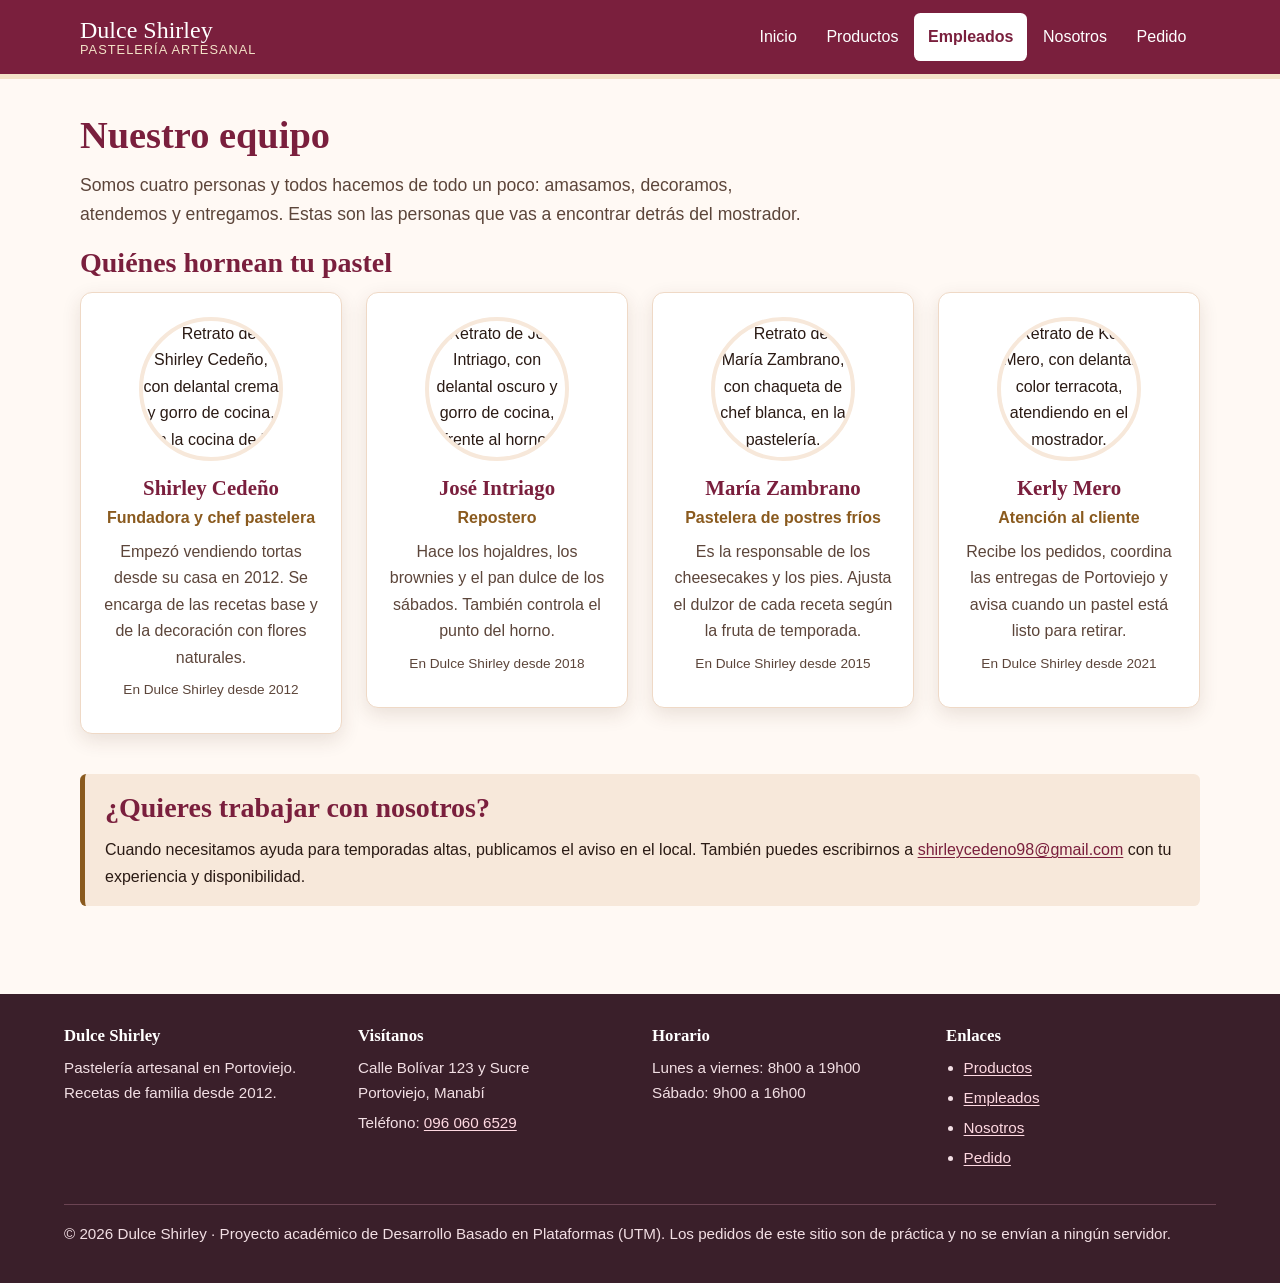
==== empleados.html @ b21990d2 "Crea las cinco páginas HTML con estructura semántica Inicio, Productos, Empleados, Nosotros y Pedido" ====
<!DOCTYPE html>
<html lang="es">

<head>
    <meta charset="utf-8">
    <meta name="viewport" content="width=device-width, initial-scale=1">
    <meta name="description" content="Conoce al equipo de Dulce Shirley: la chef pastelera, la pastelera de postres fríos, el repostero y la persona que atiende los pedidos.">
    <title>Empleados | Dulce Shirley – Pastelería artesanal</title>
    <link rel="icon" href="img/favicon.svg" type="image/svg+xml">
    <link rel="stylesheet" href="css/estilos.css">
    <script src="js/menu.js" defer></script>
</head>

<body>
    <a class="saltar" href="#contenido">Saltar al contenido principal</a>

    <header class="encabezado">
        <div class="encabezado__contenido">
            <p class="marca"><a href="index.html">Dulce Shirley<span>Pastelería artesanal</span></a></p>
            <button type="button" class="menu-boton" aria-expanded="false" aria-controls="menu-principal" hidden>Menú</button>
            <nav aria-label="Menú principal">
                <ul class="menu" id="menu-principal">
                    <li><a href="index.html">Inicio</a></li>
                    <li><a href="productos.html">Productos</a></li>
                    <li><a href="empleados.html" aria-current="page">Empleados</a></li>
                    <li><a href="nosotros.html">Nosotros</a></li>
                    <li><a href="pedido.html">Pedido</a></li>
                </ul>
            </nav>
        </div>
    </header>

    <main id="contenido" tabindex="-1">
        <h1>Nuestro equipo</h1>
        <p class="entrada">
            Somos cuatro personas y todos hacemos de todo un poco: amasamos, decoramos, atendemos
            y entregamos. Estas son las personas que vas a encontrar detrás del mostrador.
        </p>

        <section aria-labelledby="titulo-equipo">
            <h2 id="titulo-equipo">Quiénes hornean tu pastel</h2>

            <ul class="equipo">
                <li>
                    <article class="persona">
                        <img src="img/empleado1.jpg" width="600" height="600"
                             alt="Retrato de Shirley Cedeño, con delantal crema y gorro de cocina, en la cocina de la pastelería.">
                        <h2>Shirley Cedeño</h2>
                        <p class="cargo">Fundadora y chef pastelera</p>
                        <p>Empezó vendiendo tortas desde su casa en 2012. Se encarga de las recetas base y de la decoración con flores naturales.</p>
                        <p class="porcion">En Dulce Shirley desde 2012</p>
                    </article>
                </li>
                <li>
                    <article class="persona">
                        <img src="img/empleado2.jpg" width="600" height="600"
                             alt="Retrato de José Intriago, con delantal oscuro y gorro de cocina, frente al horno.">
                        <h2>José Intriago</h2>
                        <p class="cargo">Repostero</p>
                        <p>Hace los hojaldres, los brownies y el pan dulce de los sábados. También controla el punto del horno.</p>
                        <p class="porcion">En Dulce Shirley desde 2018</p>
                    </article>
                </li>
                <li>
                    <article class="persona">
                        <img src="img/empleado3.jpg" width="600" height="600"
                             alt="Retrato de María Zambrano, con chaqueta de chef blanca, en la pastelería.">
                        <h2>María Zambrano</h2>
                        <p class="cargo">Pastelera de postres fríos</p>
                        <p>Es la responsable de los cheesecakes y los pies. Ajusta el dulzor de cada receta según la fruta de temporada.</p>
                        <p class="porcion">En Dulce Shirley desde 2015</p>
                    </article>
                </li>
                <li>
                    <article class="persona">
                        <img src="img/empleado4.jpg" width="600" height="600"
                             alt="Retrato de Kerly Mero, con delantal color terracota, atendiendo en el mostrador.">
                        <h2>Kerly Mero</h2>
                        <p class="cargo">Atención al cliente</p>
                        <p>Recibe los pedidos, coordina las entregas de Portoviejo y avisa cuando un pastel está listo para retirar.</p>
                        <p class="porcion">En Dulce Shirley desde 2021</p>
                    </article>
                </li>
            </ul>
        </section>

        <section aria-labelledby="titulo-trabajo">
            <div class="resumen-pedido">
                <h2 id="titulo-trabajo">¿Quieres trabajar con nosotros?</h2>
                <p>
                    Cuando necesitamos ayuda para temporadas altas, publicamos el aviso en el local.
                    También puedes escribirnos a <a href="mailto:shirleycedeno98@gmail.com">shirleycedeno98@gmail.com</a>
                    con tu experiencia y disponibilidad.
                </p>
            </div>
        </section>
    </main>

    <footer class="pie">
        <div class="pie__contenido">
            <section aria-labelledby="pie-marca">
                <h2 id="pie-marca">Dulce Shirley</h2>
                <p>Pastelería artesanal en Portoviejo. Recetas de familia desde 2012.</p>
            </section>
            <section aria-labelledby="pie-visita">
                <h2 id="pie-visita">Visítanos</h2>
                <p>Calle Bolívar 123 y Sucre<br>Portoviejo, Manabí</p>
                <p>Teléfono: <a href="tel:+593960606529">096 060 6529</a></p>
            </section>
            <section aria-labelledby="pie-horario">
                <h2 id="pie-horario">Horario</h2>
                <p>Lunes a viernes: 8h00 a 19h00<br>Sábado: 9h00 a 16h00</p>
            </section>
            <nav aria-labelledby="pie-enlaces">
                <h2 id="pie-enlaces">Enlaces</h2>
                <ul>
                    <li><a href="productos.html">Productos</a></li>
                    <li><a href="empleados.html">Empleados</a></li>
                    <li><a href="nosotros.html">Nosotros</a></li>
                    <li><a href="pedido.html">Pedido</a></li>
                </ul>
            </nav>
        </div>
        <p class="pie__legal">
            © 2026 Dulce Shirley · Proyecto académico de Desarrollo Basado en Plataformas (UTM).
            Los pedidos de este sitio son de práctica y no se envían a ningún servidor.
        </p>
    </footer>
</body>

</html>
---- css/estilos.css ----
/* =========================================================
   Dulce Shirley – Hoja de estilos única
   - Unidades relativas (rem, em, %) y diseño adaptable.
   - Colores con contraste verificado (WCAG 2.2, nivel AA).
   - Foco visible en todos los elementos interactivos.
   - Objetivos táctiles de 44 px como mínimo.
   - Sin frameworks ni librerías externas.
   ========================================================= */

:root {
    --tinta: #2a1a14;            /* texto principal sobre crema: 16,0:1 */
    --tinta-suave: #5c453a;      /* texto secundario: 8,5:1 */
    --crema: #fff9f4;            /* fondo general */
    --crema-2: #f7e8da;          /* fondo de tarjetas y secciones */
    --crema-3: #efd9c6;
    --frambuesa: #7a1f3d;        /* color principal: 10,0:1 sobre blanco */
    --frambuesa-osc: #5c142c;
    --frambuesa-claro: #f6dfe7;
    --dorado: #8a5a1e;           /* texto de apoyo: 5,7:1 sobre crema */
    --dorado-claro: #f3e2c7;
    --error: #a4161a;            /* 7,8:1 sobre blanco */
    --exito: #1b5e20;            /* 7,9:1 sobre blanco */
    --foco: #0b4f8a;             /* anillo de foco: 8,0:1 sobre crema */
    --borde: #7a5c4b;            /* bordes de campos: 5,8:1 sobre crema */
    --blanco: #ffffff;
    --sombra: 0 0.4rem 1.2rem rgba(74, 44, 26, 0.12);
    --radio: 0.75rem;
}

*,
*::before,
*::after {
    box-sizing: border-box;
}

[hidden] {
    display: none !important;
}

html {
    font-size: 100%;
}

body {
    margin: 0;
    font-family: "Segoe UI", Roboto, Arial, Helvetica, sans-serif;
    font-size: 1rem;
    line-height: 1.65;
    color: var(--tinta);
    background-color: var(--crema);
}

h1,
h2,
h3,
h4 {
    font-family: Georgia, "Times New Roman", serif;
    line-height: 1.25;
    color: var(--frambuesa);
    margin-top: 0;
}

h1 {
    font-size: 2.4rem;
    margin-bottom: 0.75rem;
}

h2 {
    font-size: 1.75rem;
    margin-bottom: 0.75rem;
}

h3 {
    font-size: 1.25rem;
    margin-bottom: 0.4rem;
}

p {
    margin-top: 0;
    margin-bottom: 1rem;
}

img {
    display: block;
    max-width: 100%;
    height: auto;
}

a {
    color: var(--frambuesa);
    text-decoration-thickness: 0.08em;
    text-underline-offset: 0.15em;
}

a:hover {
    color: var(--frambuesa-osc);
    text-decoration-thickness: 0.16em;
}

ul,
ol {
    padding-left: 1.25rem;
}

/* ---------- Enlace para saltar al contenido ---------- */
.saltar {
    position: absolute;
    left: 0.5rem;
    top: -4rem;
    z-index: 20;
    padding: 0.75rem 1.25rem;
    color: var(--blanco);
    background-color: var(--frambuesa-osc);
    border-radius: 0 0 var(--radio) var(--radio);
    font-weight: bold;
}

.saltar:focus {
    top: 0;
}

/* ---------- Encabezado y menú ---------- */
.encabezado {
    background-color: var(--frambuesa);
    color: var(--blanco);
    border-bottom: 0.35rem solid var(--dorado-claro);
}

.encabezado__contenido {
    max-width: 72rem;
    margin: 0 auto;
    padding: 0.6rem 1rem;
    display: flex;
    flex-wrap: wrap;
    align-items: center;
    justify-content: space-between;
    gap: 0.5rem;
}

.marca {
    margin: 0;
    font-family: Georgia, "Times New Roman", serif;
    font-size: 1.5rem;
    line-height: 1.1;
}

.marca a {
    display: inline-block;
    min-height: 2.75rem;
    padding: 0.45rem 0;
    color: var(--blanco);
    text-decoration: none;
}

.marca span {
    display: block;
    font-family: "Segoe UI", Roboto, Arial, sans-serif;
    font-size: 0.8rem;
    font-weight: normal;
    letter-spacing: 0.08em;
    text-transform: uppercase;
    color: var(--dorado-claro);
}

.menu-boton {
    display: none;
    min-width: 2.75rem;
    min-height: 2.75rem;
    padding: 0.5rem 0.9rem;
    font: inherit;
    font-weight: bold;
    color: var(--frambuesa);
    background-color: var(--blanco);
    border: 2px solid var(--blanco);
    border-radius: 0.4rem;
    cursor: pointer;
}

.menu {
    margin: 0;
    padding: 0;
    list-style: none;
    display: flex;
    flex-wrap: wrap;
    gap: 0.15rem;
}

.menu a {
    display: inline-block;
    min-height: 2.75rem;
    padding: 0.65rem 0.85rem;
    color: var(--blanco);
    text-decoration: none;
    border-radius: 0.4rem;
}

.menu a:hover {
    background-color: rgba(255, 255, 255, 0.16);
    color: var(--blanco);
    text-decoration: underline;
}

.menu a[aria-current="page"] {
    color: var(--frambuesa);
    background-color: var(--blanco);
    font-weight: bold;
}

/* ---------- Contenido principal ---------- */
main {
    display: block;
    max-width: 72rem;
    margin: 0 auto;
    padding: 2rem 1rem 3rem;
}

section {
    margin-bottom: 2.5rem;
}

.entrada {
    max-width: 46rem;
    font-size: 1.1rem;
    color: var(--tinta-suave);
}

/* ---------- Portada ---------- */
.heroe {
    display: grid;
    grid-template-columns: 1fr 1fr;
    gap: 2rem;
    align-items: center;
    margin-bottom: 3rem;
}

.heroe__texto h1 {
    margin-bottom: 0.5rem;
}

.heroe__texto p {
    font-size: 1.1rem;
    color: var(--tinta-suave);
}

.heroe__figura {
    margin: 0;
}

.heroe__figura img {
    width: 100%;
    border-radius: var(--radio);
    box-shadow: var(--sombra);
}

.heroe__figura figcaption {
    margin-top: 0.5rem;
    font-size: 0.9rem;
    color: var(--tinta-suave);
}

.etiqueta {
    display: inline-block;
    margin-bottom: 0.75rem;
    padding: 0.2rem 0.7rem;
    font-size: 0.85rem;
    font-weight: bold;
    letter-spacing: 0.06em;
    text-transform: uppercase;
    color: var(--frambuesa-osc);
    background-color: var(--frambuesa-claro);
    border-radius: 2rem;
}

/* ---------- Botones ---------- */
.boton {
    display: inline-block;
    min-height: 2.75rem;
    padding: 0.65rem 1.4rem;
    font: inherit;
    font-weight: bold;
    text-align: center;
    text-decoration: none;
    color: var(--blanco);
    background-color: var(--frambuesa);
    border: 2px solid var(--frambuesa);
    border-radius: 0.5rem;
    cursor: pointer;
}

.boton:hover {
    color: var(--blanco);
    background-color: var(--frambuesa-osc);
    border-color: #4a0f23;
}

.boton--claro {
    color: var(--frambuesa);
    background-color: var(--blanco);
}

.boton--claro:hover {
    color: var(--frambuesa-osc);
    background-color: var(--crema-2);
}

.boton--secundario {
    color: var(--frambuesa);
    background-color: transparent;
    border-color: var(--frambuesa);
}

.boton--secundario:hover {
    color: var(--blanco);
    background-color: var(--frambuesa);
}

/* ---------- Rejilla de productos ---------- */
.rejilla {
    display: grid;
    grid-template-columns: repeat(auto-fit, minmax(15rem, 1fr));
    gap: 1.5rem;
    padding: 0;
    margin: 0;
    list-style: none;
}

.tarjeta {
    display: flex;
    flex-direction: column;
    height: 100%;
    overflow: hidden;
    background-color: var(--blanco);
    border: 1px solid var(--crema-3);
    border-radius: var(--radio);
    box-shadow: var(--sombra);
}

.tarjeta img {
    width: 100%;
    border-bottom: 1px solid var(--crema-3);
}

.tarjeta__cuerpo {
    display: flex;
    flex-direction: column;
    flex-grow: 1;
    padding: 1.1rem 1.2rem 1.3rem;
}

.tarjeta__cuerpo h3 {
    margin-bottom: 0.35rem;
}

.tarjeta__cuerpo p {
    margin-bottom: 0.75rem;
    color: var(--tinta-suave);
}

.tarjeta__pie {
    margin-top: auto;
    display: flex;
    flex-wrap: wrap;
    align-items: center;
    justify-content: space-between;
    gap: 0.5rem;
}

.precio {
    font-size: 1.3rem;
    font-weight: bold;
    color: var(--frambuesa);
}

.porcion {
    display: block;
    font-size: 0.85rem;
    color: var(--tinta-suave);
}

/* ---------- Filtros del catálogo ---------- */
.filtros {
    display: flex;
    flex-wrap: wrap;
    align-items: end;
    gap: 0.75rem;
    padding: 1rem;
    margin-bottom: 1rem;
    background-color: var(--crema-2);
    border-radius: var(--radio);
}

.filtros__campo {
    flex-grow: 1;
    min-width: 12rem;
}

.filtros label {
    display: block;
    font-weight: bold;
    margin-bottom: 0.25rem;
}

.filtros input {
    width: 100%;
    min-height: 2.75rem;
    padding: 0.5rem 0.75rem;
    font: inherit;
    color: var(--tinta);
    background-color: var(--blanco);
    border: 2px solid var(--borde);
    border-radius: 0.4rem;
}

.grupo-botones {
    display: flex;
    flex-wrap: wrap;
    gap: 0.4rem;
}

.filtro {
    min-height: 2.75rem;
    padding: 0.45rem 1rem;
    font: inherit;
    color: var(--frambuesa);
    background-color: var(--blanco);
    border: 2px solid var(--frambuesa);
    border-radius: 2rem;
    cursor: pointer;
}

.filtro:hover {
    background-color: var(--frambuesa-claro);
}

.filtro[aria-pressed="true"] {
    color: var(--blanco);
    background-color: var(--frambuesa);
    font-weight: bold;
}

.contador {
    margin: 0 0 1.5rem;
    font-weight: bold;
    color: var(--tinta-suave);
}

.aviso-vacio {
    padding: 1rem 1.25rem;
    background-color: var(--crema-2);
    border-left: 0.3rem solid var(--dorado);
    border-radius: 0.4rem;
}

/* ---------- Equipo ---------- */
.equipo {
    display: grid;
    grid-template-columns: repeat(auto-fit, minmax(14rem, 1fr));
    gap: 1.5rem;
    padding: 0;
    margin: 0;
    list-style: none;
}

.persona {
    padding: 1.5rem 1.25rem;
    text-align: center;
    background-color: var(--blanco);
    border: 1px solid var(--crema-3);
    border-radius: var(--radio);
    box-shadow: var(--sombra);
}

.persona img {
    width: 9rem;
    height: 9rem;
    margin: 0 auto 0.9rem;
    border: 0.3rem solid var(--crema-2);
    border-radius: 50%;
}

.persona h2 {
    font-size: 1.3rem;
    margin-bottom: 0.2rem;
}

.persona .cargo {
    margin-bottom: 0.5rem;
    font-weight: bold;
    color: var(--dorado);
}

.persona p {
    margin-bottom: 0.5rem;
    color: var(--tinta-suave);
}

/* ---------- Nosotros ---------- */
.bloque-doble {
    display: grid;
    grid-template-columns: 1.2fr 1fr;
    gap: 2rem;
    align-items: start;
}

.cita {
    padding: 1.25rem 1.5rem;
    margin: 0;
    font-family: Georgia, "Times New Roman", serif;
    font-size: 1.15rem;
    font-style: italic;
    color: var(--frambuesa-osc);
    background-color: var(--frambuesa-claro);
    border-left: 0.4rem solid var(--frambuesa);
    border-radius: 0.4rem;
}

.valores {
    display: grid;
    grid-template-columns: repeat(auto-fit, minmax(13rem, 1fr));
    gap: 1.25rem;
    padding: 0;
    margin: 0;
    list-style: none;
}

.valores li {
    padding: 1.1rem 1.2rem;
    background-color: var(--crema-2);
    border-radius: var(--radio);
}

.valores strong {
    display: block;
    margin-bottom: 0.25rem;
    font-family: Georgia, "Times New Roman", serif;
    font-size: 1.1rem;
    color: var(--frambuesa);
}

.tabla-contenedor {
    overflow-x: auto;
}

table {
    width: 100%;
    min-width: 26rem;
    border-collapse: collapse;
    background-color: var(--blanco);
}

caption {
    margin-bottom: 0.5rem;
    font-weight: bold;
    text-align: left;
    color: var(--tinta);
}

th,
td {
    padding: 0.6rem 0.75rem;
    border: 1px solid var(--borde);
    text-align: left;
}

thead th {
    color: var(--blanco);
    background-color: var(--frambuesa);
}

tbody th {
    background-color: var(--crema-2);
}

/* ---------- Formulario ---------- */
.formulario {
    max-width: 44rem;
}

.pedido-diseno {
    display: grid;
    grid-template-columns: 44rem 1fr;
    gap: 2.5rem;
    align-items: start;
}

.ayuda-pedido {
    padding: 1.25rem 1.4rem;
    background-color: var(--crema-2);
    border-radius: var(--radio);
}

.ayuda-pedido h2 {
    font-size: 1.2rem;
}

.ayuda-pedido ol {
    margin-bottom: 1.25rem;
}

.ayuda-pedido li {
    margin-bottom: 0.5rem;
}

.campo {
    margin-bottom: 1.1rem;
}

.campo label,
legend {
    display: block;
    margin-bottom: 0.3rem;
    font-weight: bold;
}

.campo input,
.campo select,
.campo textarea {
    width: 100%;
    min-height: 2.75rem;
    padding: 0.55rem 0.7rem;
    font: inherit;
    color: var(--tinta);
    background-color: var(--blanco);
    border: 2px solid var(--borde);
    border-radius: 0.4rem;
}

.campo textarea {
    min-height: 6rem;
    resize: vertical;
}

fieldset {
    margin: 0 0 1.1rem;
    padding: 0.9rem 1rem;
    border: 2px solid var(--borde);
    border-radius: 0.4rem;
}

.opcion {
    display: flex;
    align-items: center;
    gap: 0.5rem;
    min-height: 2.5rem;
}

.opcion input {
    width: 1.4rem;
    height: 1.4rem;
    margin: 0;
}

.ayuda {
    margin: 0.3rem 0 0;
    font-size: 0.9rem;
    color: var(--tinta-suave);
}

.error {
    margin: 0.3rem 0 0;
    font-weight: bold;
    color: var(--error);
}

.error:empty {
    display: none;
}

.campo input[aria-invalid="true"],
.campo select[aria-invalid="true"],
.campo textarea[aria-invalid="true"] {
    border-color: var(--error);
    border-width: 3px;
}

.resumen-errores {
    padding: 0.9rem 1.1rem;
    margin-bottom: 1.25rem;
    background-color: #fdecec;
    border: 3px solid var(--error);
    border-radius: 0.4rem;
}

.resumen-errores h2 {
    margin-bottom: 0.4rem;
    font-size: 1.2rem;
    color: var(--error);
}

.resumen-errores:empty {
    display: none;
}

.acciones {
    display: flex;
    flex-wrap: wrap;
    gap: 0.75rem;
    margin-top: 1.25rem;
}

.confirmacion {
    padding: 1.25rem 1.5rem;
    margin-bottom: 1.5rem;
    background-color: var(--blanco);
    border: 3px solid var(--exito);
    border-radius: var(--radio);
}

.confirmacion h2 {
    margin-bottom: 0.5rem;
    color: var(--exito);
}

.confirmacion dl {
    display: grid;
    grid-template-columns: max-content 1fr;
    gap: 0.25rem 1rem;
    margin: 0.75rem 0 0;
}

.confirmacion dt {
    font-weight: bold;
}

.confirmacion dd {
    margin: 0;
}

.confirmacion:empty {
    display: none;
}

.resumen-pedido {
    padding: 1rem 1.25rem;
    margin-top: 1.5rem;
    background-color: var(--crema-2);
    border-left: 0.35rem solid var(--dorado);
    border-radius: 0.4rem;
}

.resumen-pedido p {
    margin: 0;
}

.total {
    font-size: 1.25rem;
    font-weight: bold;
    color: var(--frambuesa);
}

/* ---------- Carrusel de la portada ---------- */
.carrusel {
    max-width: 46rem;
    margin: 1.5rem auto 0;
    padding: 1rem;
    background-color: var(--blanco);
    border: 1px solid var(--crema-3);
    border-radius: var(--radio);
    box-shadow: var(--sombra);
}

.carrusel__ventana {
    overflow: hidden;
    border-radius: 0.5rem;
}

.carrusel__pista {
    display: flex;
    margin: 0;
    padding: 0;
    transition: transform 0.35s ease;
}

.carrusel__diapositiva {
    flex: 0 0 100%;
    margin: 0;
}

.carrusel__diapositiva img {
    width: 100%;
    aspect-ratio: 4 / 3;
    object-fit: cover;
    border-radius: 0.5rem;
}

.carrusel__diapositiva figcaption {
    padding: 0.75rem 0.25rem 0;
    font-size: 0.95rem;
    color: var(--tinta-suave);
}

.carrusel__controles {
    display: none;
    flex-wrap: wrap;
    align-items: center;
    justify-content: space-between;
    gap: 0.75rem;
    margin-top: 1rem;
}

.js .carrusel__controles {
    display: flex;
}

.carrusel__puntos {
    display: flex;
    flex-wrap: wrap;
    justify-content: center;
    gap: 0.4rem;
}

.carrusel__punto {
    min-width: 2.75rem;
    min-height: 2.75rem;
    padding: 0.35rem;
    font: inherit;
    font-weight: bold;
    color: var(--frambuesa);
    background-color: var(--blanco);
    border: 2px solid var(--frambuesa);
    border-radius: 50%;
    cursor: pointer;
}

.carrusel__punto:hover {
    background-color: var(--frambuesa-claro);
}

.carrusel__punto[aria-current="true"] {
    color: var(--blanco);
    background-color: var(--frambuesa);
}

.carrusel__pie {
    display: none;
    flex-wrap: wrap;
    align-items: center;
    justify-content: space-between;
    gap: 0.75rem;
    margin-top: 0.75rem;
}

.js .carrusel__pie {
    display: flex;
}

.carrusel__contador {
    margin: 0;
    font-weight: bold;
    color: var(--tinta-suave);
}

/* ---------- Pie de página ---------- */
.pie {
    padding: 2rem 1rem;
    color: var(--crema);
    background-color: #3a1f2a;
}

.pie__contenido {
    display: grid;
    grid-template-columns: repeat(auto-fit, minmax(14rem, 1fr));
    gap: 1.5rem;
    max-width: 72rem;
    margin: 0 auto;
}

.pie h2 {
    margin-bottom: 0.5rem;
    font-size: 1.05rem;
    color: var(--blanco);
}

.pie p,
.pie li {
    margin-bottom: 0.3rem;
    font-size: 0.95rem;
    color: #f2dfe4;
}

.pie ul {
    padding-left: 1.1rem;
    margin: 0;
}

.pie a {
    color: #ffd9e2;
}

.pie__legal {
    max-width: 72rem;
    margin: 1.5rem auto 0;
    padding-top: 1rem;
    font-size: 0.9rem;
    color: #e6cbd2;
    border-top: 1px solid #6b4453;
}

/* ---------- Foco visible ---------- */
a:focus-visible,
button:focus-visible,
input:focus-visible,
select:focus-visible,
textarea:focus-visible {
    outline: 3px solid var(--foco);
    outline-offset: 2px;
}

.encabezado a:focus-visible,
.encabezado button:focus-visible {
    outline: 3px solid var(--blanco);
    outline-offset: 2px;
    box-shadow: 0 0 0 6px var(--foco);
}

/* ---------- Diseño adaptable ---------- */
@media (max-width: 52em) {
    .heroe,
    .bloque-doble,
    .pedido-diseno {
        grid-template-columns: 1fr;
    }

    .heroe__figura {
        order: -1;
    }
}

@media (max-width: 40em) {
    h1 {
        font-size: 1.9rem;
    }

    h2 {
        font-size: 1.45rem;
    }

    .js .menu-boton {
        display: inline-block;
    }

    .js .menu {
        display: none;
        width: 100%;
        flex-direction: column;
    }

    .js .menu.menu--abierto {
        display: flex;
    }

    .menu a {
        display: block;
    }

    .filtros {
        align-items: stretch;
    }

    .grupo-botones {
        flex-direction: column;
    }

    .filtro {
        width: 100%;
    }

    /* En el celular los puntos van arriba y los botones comparten una fila */
    .carrusel__puntos {
        order: -1;
        width: 100%;
    }

    .carrusel__controles .boton {
        flex: 1 1 0;
    }
}

/* Respeta a quien pidió menos movimiento en su sistema */
@media (prefers-reduced-motion: reduce) {
    * {
        transition: none !important;
        animation: none !important;
    }
}
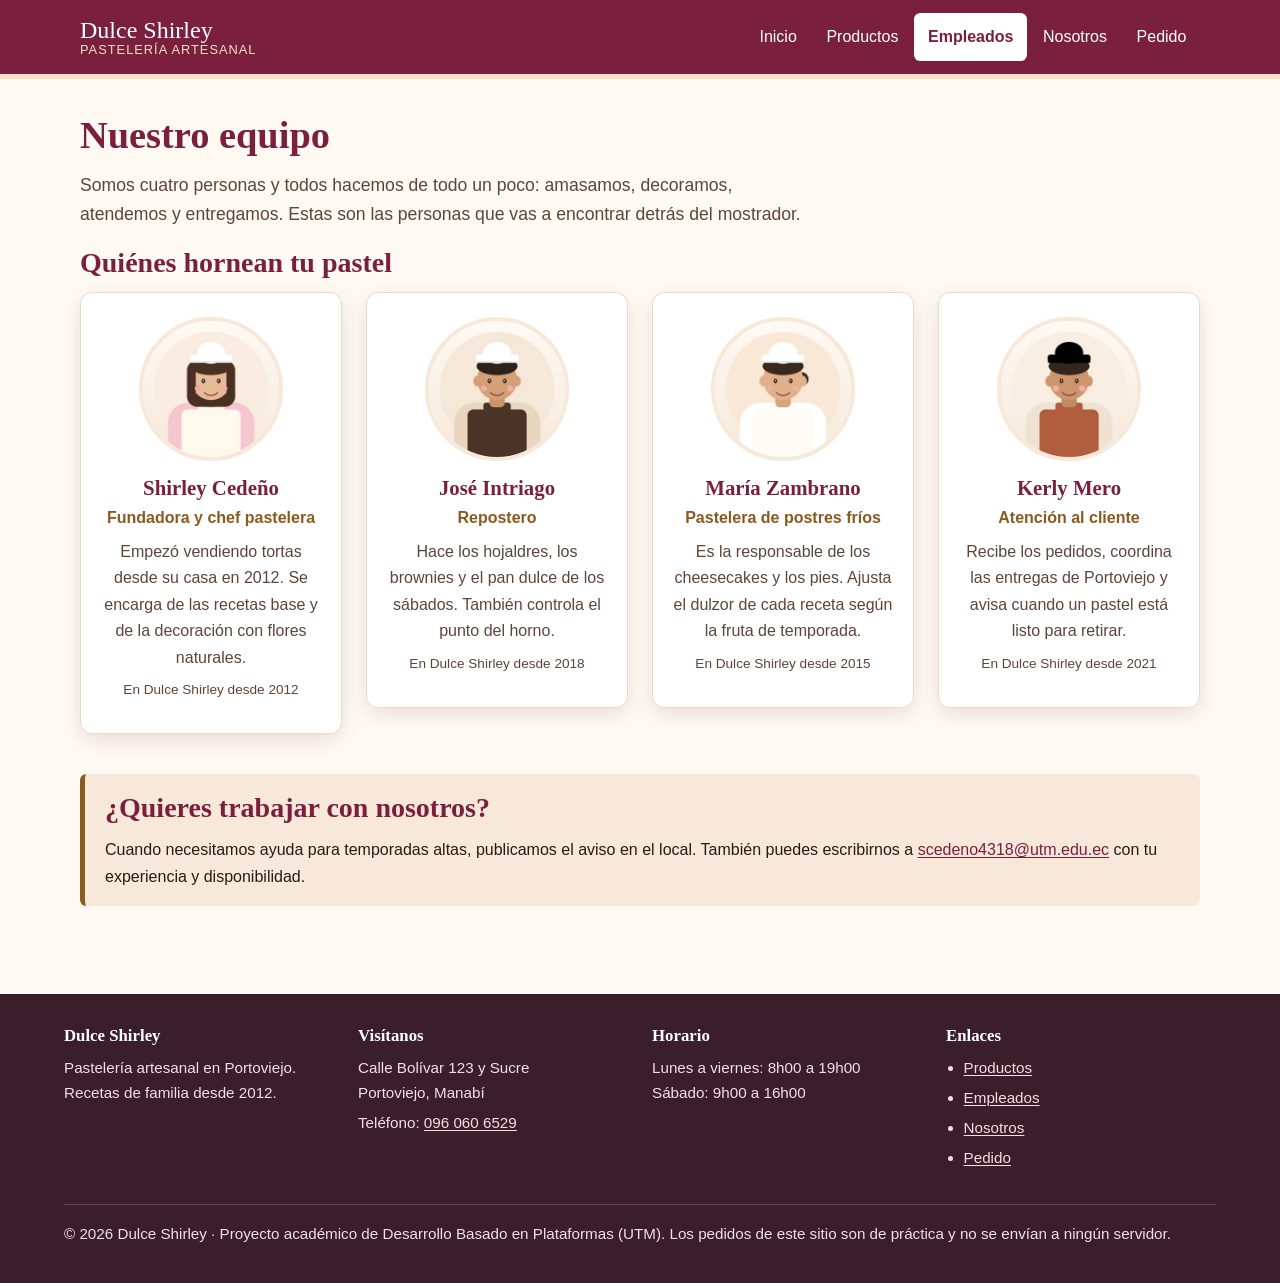
==== commit a877d892: "Actualiza el correo de contacto del negocio Se reemplaza el correo anterior por la cuenta institucio" ====
--- a/empleados.html
+++ b/empleados.html
@@ -89,7 +89,7 @@
                 <h2 id="titulo-trabajo">¿Quieres trabajar con nosotros?</h2>
                 <p>
                     Cuando necesitamos ayuda para temporadas altas, publicamos el aviso en el local.
-                    También puedes escribirnos a <a href="mailto:shirleycedeno98@gmail.com">shirleycedeno98@gmail.com</a>
+                    También puedes escribirnos a <a href="mailto:scedeno4318@utm.edu.ec">scedeno4318@utm.edu.ec</a>
                     con tu experiencia y disponibilidad.
                 </p>
             </div>
